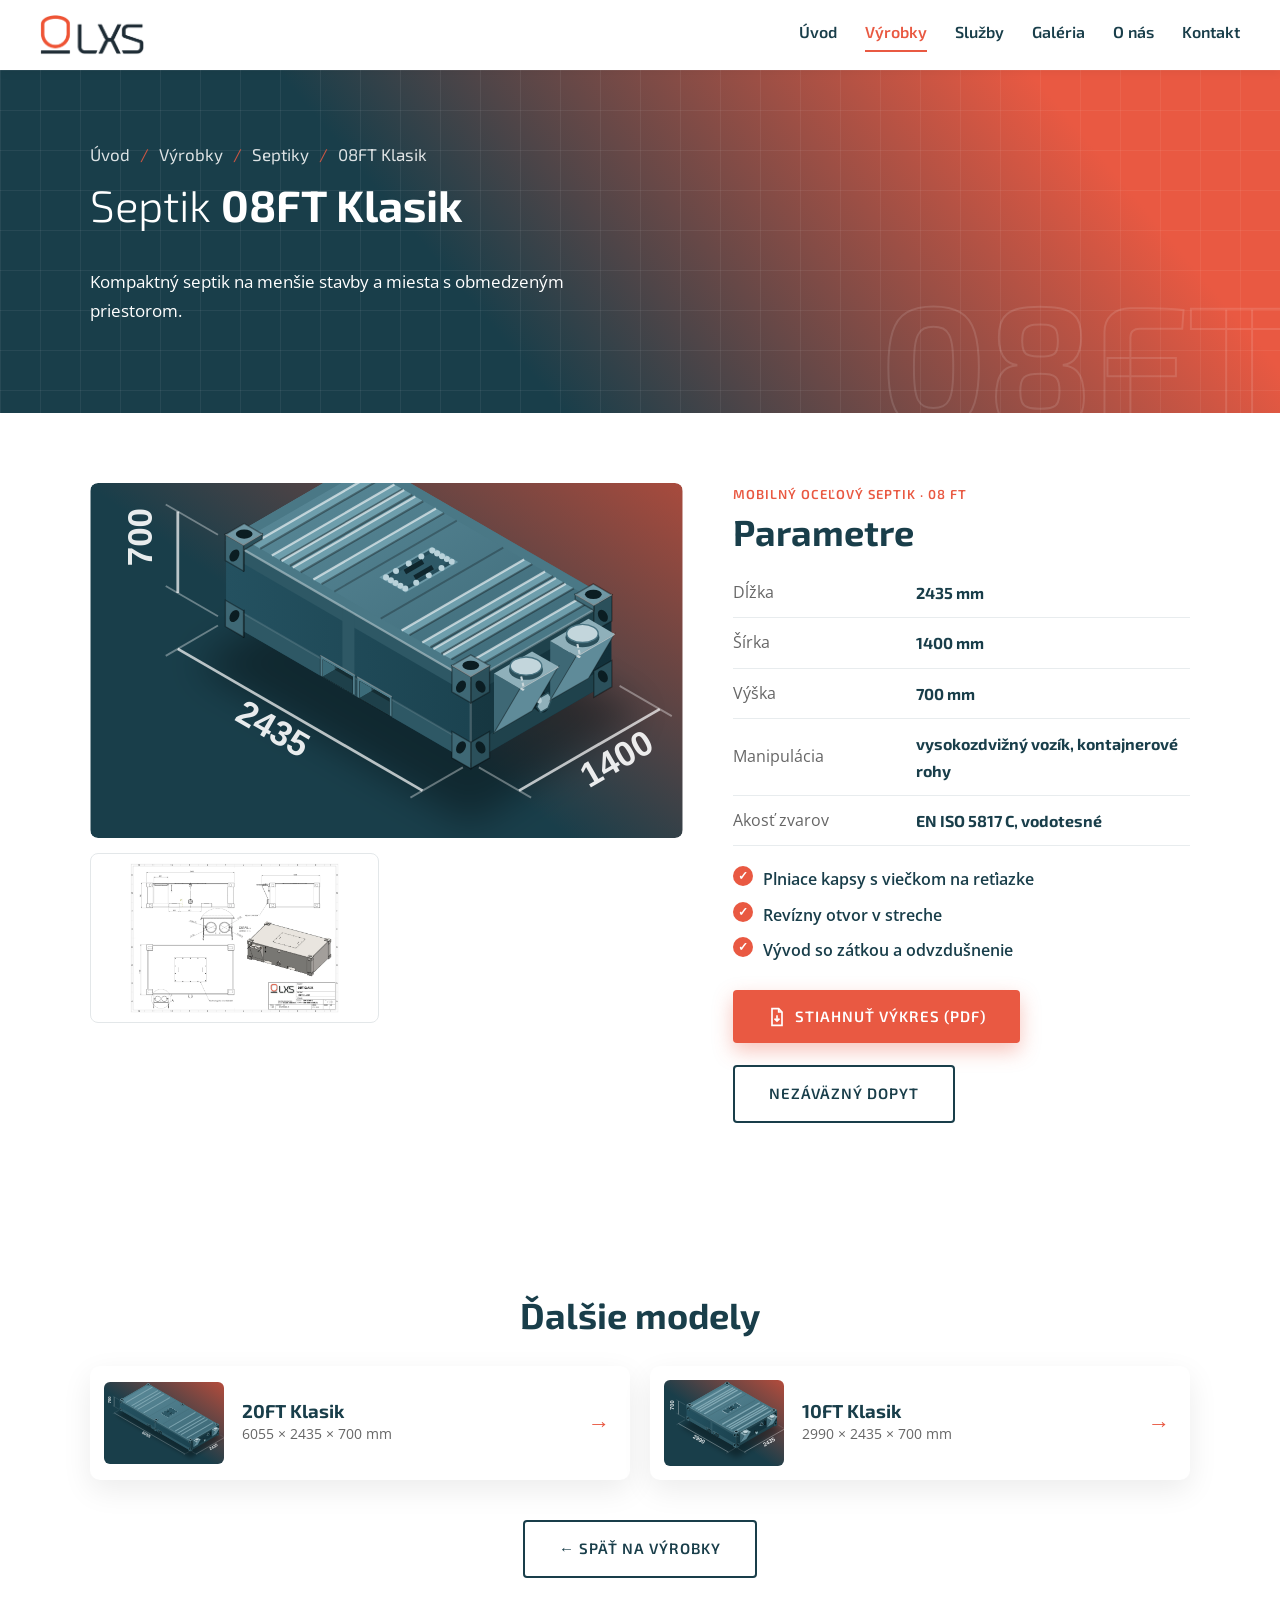
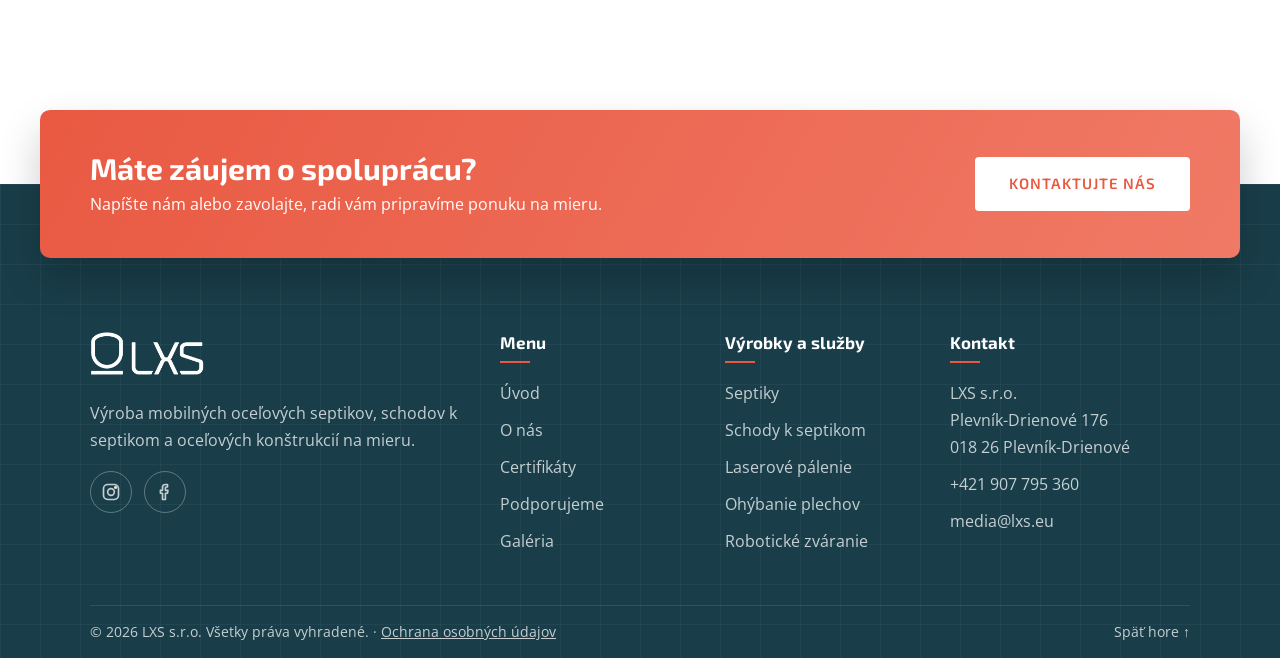
==== 08ft-klasik.html @ 903fa59d "Add files via upload" ====
<!DOCTYPE html>
<html lang="sk">
<head>
    <meta charset="UTF-8">
    <meta name="robots" content="noindex, nofollow">
    <meta name="viewport" content="width=device-width, initial-scale=1.0">
    <meta name="description" content="Mobilný oceľový septik 08FT Klasik – 2435 × 1400 × 700 mm. Fotky, parametre a výkres na stiahnutie.">
    <title>LXS – Septik 08FT Klasik</title>
    <!-- Písma Exo 2 a Open Sans z Google Fonts (rovnaké ako na lxs.eu) -->
    <link rel="preconnect" href="https://fonts.googleapis.com">
    <link href="https://fonts.googleapis.com/css2?family=Exo+2:wght@300;600;700&family=Open+Sans:wght@400;600&display=swap" rel="stylesheet">
    <!-- Ikonka v karte prehliadača a na ploche mobilu -->
    <link rel="icon" type="image/png" href="obrazky/logo/favicon.png">
    <link rel="apple-touch-icon" href="obrazky/logo/apple-touch-icon.png">
    <link rel="stylesheet" href="style.css">
</head>
<body>
    <!-- HLAVIČKA: rovnaká na každej stránke -->
    <header>
        <a href="index.html" class="logo"><img src="obrazky/logo/lxs_logo.png" alt="LXS"></a>
        <button class="menu-tlacidlo" aria-label="Otvoriť menu">☰</button>
        <nav>
            <a href="index.html">Úvod</a>
            <a href="vyrobky.html" class="aktivna">Výrobky</a>
            <a href="sluzby.html">Služby</a>
            <a href="galeria.html">Galéria</a>
            <a href="o-nas.html">O nás</a>
            <a href="kontakt.html">Kontakt</a>
        </nav>
    </header>

    <main>
        <!-- HLAVIČKA MODELU -->
        <section class="uvod uvod-maly">
            <span class="obrys-slovo" aria-hidden="true">08FT</span>
            <div class="uvod-obsah">
                <p class="cesta"><a href="index.html">Úvod</a> <span>/</span> <a href="vyrobky.html">Výrobky</a> <span>/</span> <a href="vyrobky.html#septik">Septiky</a> <span>/</span> 08FT Klasik</p>
                <h1>Septik <strong>08FT Klasik</strong></h1>
                <p>Kompaktný septik na menšie stavby a miesta s obmedzeným priestorom.</p>
            </div>
        </section>

        <!-- FOTKY + PARAMETRE -->
        <section class="model">
            <div class="model-galeria">
                <!-- kliknutím sa fotka zväčší a dá sa listovať (lightbox v script.js) -->
                <div class="galeria model-fotky">
                    <figure class="g-polozka velka">
                        <img src="obrazky/produkty/08ft-klasik.svg" alt="08FT Klasik – ilustrácia">
                        <figcaption><span>Ilustrácia</span><b aria-hidden="true">+</b></figcaption>
                    </figure>
                    <figure class="g-polozka vykres-polozka">
                        <img src="obrazky/vykres/08ft-klasik-vykres.webp" alt="08FT Klasik – výkres">
                        <figcaption><span>Výkres</span><b aria-hidden="true">+</b></figcaption>
                    </figure>
                </div>
            </div>
            <div class="model-info">
                <p class="stroj">Mobilný oceľový septik · 08 FT</p>
                <h2>Parametre</h2>
                <table class="parametre">
                        <tr><th>Dĺžka</th><td>2435 mm</td></tr>
                        <tr><th>Šírka</th><td>1400 mm</td></tr>
                        <tr><th>Výška</th><td>700 mm</td></tr>
                        <tr><th>Manipulácia</th><td>vysokozdvižný vozík, kontajnerové rohy</td></tr>
                        <tr><th>Akosť zvarov</th><td>EN ISO 5817 C, vodotesné</td></tr>
                </table>
                <ul class="fajky tmave">
                    <li>Plniace kapsy s viečkom na reťiazke</li>
                    <li>Revízny otvor v streche</li>
                    <li>Vývod so zátkou a odvzdušnenie</li>
                </ul>
                <div class="model-tlacidla">
                    <!-- PDF výkres: obrazky/vykres/08ft-klasik.pdf -->
                    <a href="obrazky/vykres/08ft-klasik.pdf" class="tlacidlo tlacidlo-pdf" download>
                        <svg viewBox="0 0 24 24" aria-hidden="true"><path d="M6 2h8l4 4v16H6z"/><path d="M14 2v4h4"/><path d="M12 10v7M9 14l3 3 3-3"/></svg>
                        Stiahnuť výkres (PDF)
                    </a>
                    <a href="kontakt.html?model=08FT%20Klasik" class="tlacidlo tlacidlo-svetle">Nezáväzný dopyt</a>
                </div>
            </div>
        </section>

        <!-- ĎALŠIE MODELY -->
        <section class="ine-modely">
            <h2>Ďalšie modely</h2>
            <div class="ine-modely-zoznam">
                <a href="20ft-klasik.html" class="iny-model">
                    <img src="obrazky/produkty/20ft-klasik.svg" alt="">
                    <div><h3>20FT Klasik</h3><p>6055 × 2435 × 700 mm</p></div>
                    <span>→</span>
                </a>
                <a href="10ft-klasik.html" class="iny-model">
                    <img src="obrazky/produkty/10ft-klasik.svg" alt="">
                    <div><h3>10FT Klasik</h3><p>2990 × 2435 × 700 mm</p></div>
                    <span>→</span>
                </a>
            </div>
            <p class="stred"><a href="vyrobky.html" class="tlacidlo tlacidlo-svetle">← Späť na výrobky</a></p>
        </section>
    </main>

    <!-- PÄTIČKA: rovnaká na každej stránke -->
    <footer>
        <!-- výzva nad pätičkou -->
        <div class="paticka-vyzva">
            <div>
                <h2>Máte záujem o spoluprácu?</h2>
                <p>Napíšte nám alebo zavolajte, radi vám pripravíme ponuku na mieru.</p>
            </div>
            <a href="kontakt.html" class="tlacidlo tlacidlo-biele">Kontaktujte nás</a>
        </div>

        <div class="paticka-stlpce">
            <div class="paticka-firma">
                <img src="obrazky/logo/lxs_logo.png" alt="LXS" class="paticka-logo">
                <p>Výroba mobilných oceľových septikov, schodov k septikom a oceľových konštrukcií na mieru.</p>
                <a href="https://www.instagram.com/lxs.sro/" class="socialna" aria-label="Instagram">
                    <svg viewBox="0 0 24 24" width="20" height="20" fill="none" stroke="currentColor" stroke-width="2"><rect x="3" y="3" width="18" height="18" rx="5"/><circle cx="12" cy="12" r="4"/><circle cx="17.5" cy="6.5" r="1" fill="currentColor"/></svg>
                </a>
                <a href="https://www.facebook.com/LXSsro" class="socialna" aria-label="Facebook">
                    <svg viewBox="0 0 24 24" width="20" height="20" fill="none" stroke="currentColor" stroke-width="2" stroke-linejoin="round"><path d="M15 3h-2.5A3.5 3.5 0 0 0 9 6.5V10H6.5v3.5H9V21h3.5v-7.5H15l.5-3.5h-3V7a1 1 0 0 1 1-1H15z"/></svg>
                </a>
            </div>

            <div>
                <h3>Menu</h3>
                <ul>
                    <li><a href="index.html">Úvod</a></li>
                    <li><a href="o-nas.html">O nás</a></li>
                    <li><a href="o-nas.html#certifikaty">Certifikáty</a></li>
                    <li><a href="o-nas.html#podporujeme">Podporujeme</a></li>
                    <li><a href="galeria.html">Galéria</a></li>
                </ul>
            </div>

            <div>
                <h3>Výrobky a služby</h3>
                <ul>
                    <li><a href="vyrobky.html#septik">Septiky</a></li>
                    <li><a href="vyrobky.html#schody">Schody k septikom</a></li>
                    <li><a href="sluzby.html#lplech">Laserové pálenie</a></li>
                    <li><a href="sluzby.html#oplech">Ohýbanie plechov</a></li>
                    <li><a href="sluzby.html#zvar">Robotické zváranie</a></li>
                </ul>
            </div>

            <div>
                <h3>Kontakt</h3>
                <ul class="paticka-kontakt">
                    <li>LXS s.r.o.<br>Plevník-Drienové 176<br>018 26 Plevník-Drienové</li>
                    <li><a href="tel:+421907795360">+421 907 795 360</a></li>
                    <li><a href="mailto:media@lxs.eu">media@lxs.eu</a></li>
                </ul>
            </div>
        </div>

        <div class="paticka-spodok">
            <p>© 2026 LXS s.r.o. Všetky práva vyhradené. · <a href="ochrana-osobnych-udajov.html">Ochrana osobných údajov</a></p>
            <a href="#" class="hore">Späť hore ↑</a>
        </div>
    </footer>

    <!-- JavaScript dávame na koniec, keď je už celá stránka načítaná -->
    <script src="script.js"></script>
</body>
</html>
---- style.css ----
/* =========================================
   FARBY A PÍSMA – zmeň ich tu a zmení sa celý web
   (farby sú prevzaté z lxs.eu)
   ========================================= */
:root {
    --koral: #e95942;           /* hlavná farba LXS (tlačidlá, pätička) */
    --koral-tmavsi: #d04530;    /* tlačidlo pri prejdení myšou */
    --petrol: #193e4a;          /* tmavá farba LXS (menu, nadpisy) */
    --svetla: #f7f7f7;          /* svetlé pozadie sekcií */
    --text: #666666;            /* bežný text */
    --tien: 0 10px 30px rgba(0, 0, 0, 0.08);   /* jemný tieň kariet */

    --pismo-nadpisy: "Exo 2", sans-serif;
    --pismo-text: "Open Sans", Arial, sans-serif;
}

/* =========================================
   ZÁKLAD
   ========================================= */
body {
    font-family: var(--pismo-text);
    margin: 0;
    color: var(--text);
    line-height: 1.7;
}

h1, h2, h3 {
    font-family: var(--pismo-nadpisy);
    color: var(--petrol);
    line-height: 1.2;
}

h2 {
    font-size: 36px;
    text-align: center;
}

img {
    max-width: 100%;
}

section {
    padding: 70px 40px;
    max-width: 1100px;
    margin: 0 auto;
}

.stred {
    text-align: center;
}

/* odkazy v texte budú koralové, nie modré */
main a {
    color: var(--koral);
}

/* =========================================
   HLAVIČKA – biela, prilepená hore
   ========================================= */
header {
    background-color: white;
    padding: 15px 40px;
    display: flex;
    justify-content: space-between;
    align-items: center;
    box-shadow: 0 2px 10px rgba(0, 0, 0, 0.06);
    position: sticky;           /* pri scrollovaní ostane hore */
    top: 0;
    z-index: 10;                /* bude nad ostatným obsahom */
}

.logo {
    font-family: var(--pismo-nadpisy);
    color: var(--petrol);
    font-size: 28px;
    font-weight: 700;
    text-decoration: none;
}

.logo img {
    height: 40px;           /* výška loga, šírka sa dopočíta sama */
    display: block;
}

nav {
    display: flex;
    gap: 28px;
}

nav a {
    font-family: var(--pismo-nadpisy);
    color: var(--petrol);
    text-decoration: none;
    font-weight: 600;
    padding-bottom: 4px;
    border-bottom: 2px solid transparent;   /* neviditeľná čiara */
    transition: color 0.3s, border-color 0.3s;
}

nav a:hover,
nav a.aktivna {
    color: var(--koral);
    border-bottom-color: var(--koral);       /* čiara sa ukáže */
}

/* tlačidlo ☰ – na počítači skryté, ukáže sa len na mobile */
.menu-tlacidlo {
    display: none;
    background: none;
    border: none;
    font-size: 30px;
    color: var(--petrol);
    cursor: pointer;
}

/* =========================================
   ÚVODNÁ SEKCIA – farebný prechod ako na lxs.eu
   ========================================= */
.uvod {
    background: linear-gradient(230deg, var(--koral) 16%, var(--petrol) 64%);
    color: white;
    padding: 120px 40px;
    max-width: none;
}

.uvod-obsah {
    max-width: 1100px;
    margin: 0 auto;
}

.uvod h1 {
    color: white;
    font-size: 56px;
    font-weight: 300;
    max-width: 650px;
    margin-top: 0;
}

.uvod p {
    max-width: 550px;
    font-size: 17px;
}

/* technická mriežka na pozadí úvodu (ako milimetrový papier) */
.uvod {
    position: relative;
    overflow: hidden;
}

.uvod::before {
    content: "";
    position: absolute;
    inset: 0;
    background-image:
        linear-gradient(rgba(255, 255, 255, 0.06) 1px, transparent 1px),
        linear-gradient(90deg, rgba(255, 255, 255, 0.06) 1px, transparent 1px);
    background-size: 40px 40px;
    pointer-events: none;      /* mriežka nezachytáva kliknutia */
}

.uvod-obsah {
    position: relative;        /* text bude nad mriežkou */
}

.uvod-dva-stlpce {
    display: flex;
    align-items: center;
    gap: 40px;
}

.uvod-text {
    flex: 1;
    animation: zjavenie 0.8s ease-out;
}

.uvod-obrazok {
    flex: 1.4;
    margin-right: -60px;        /* ilustrácia môže siahať trochu za okraj obsahu */
    animation: zjavenie 0.8s ease-out 0.2s both;
}

.uvod-ilustracia {
    width: 100%;
    animation: vznasanie 5s ease-in-out infinite;
}

.uvod-stitok {
    display: inline-block;
    font-family: var(--pismo-nadpisy);
    text-transform: uppercase;
    letter-spacing: 2px;
    font-size: 13px;
    border: 1px solid rgba(255, 255, 255, 0.4);
    padding: 4px 14px;
    border-radius: 20px;
}

.uvod h1 strong {
    font-weight: 700;
}

.uvod-tlacidla {
    display: flex;
    flex-wrap: wrap;
    gap: 15px;
}

/* priehľadné tlačidlo s bielym okrajom */
.tlacidlo.tlacidlo-obrys {
    background-color: transparent;
    border: 2px solid white;
    box-shadow: none;
}

.tlacidlo.tlacidlo-obrys:hover {
    background-color: white;
    color: var(--petrol);
}

/* animácie: @keyframes opisuje, ako sa prvok mení v čase */
@keyframes zjavenie {
    from {
        opacity: 0;
        transform: translateY(20px);
    }
    to {
        opacity: 1;
        transform: translateY(0);
    }
}

@keyframes vznasanie {
    0%, 100% {
        transform: translateY(0);
    }
    50% {
        transform: translateY(-10px);
    }
}

/* =========================================
   PÁS S ČÍSLAMI pod úvodom
   ========================================= */
.cisla {
    display: flex;
    justify-content: space-between;
    background: white;
    box-shadow: var(--tien);
    border-radius: 8px;
    margin-top: -50px;          /* vysunie pás do úvodu */
    position: relative;
    padding: 30px 40px;
}

/* pás s číslami mimo úvodu – nevysúva sa nahor */
.cisla.samostatne {
    margin-top: 30px;
}

.cislo {
    flex: 1;
    text-align: center;
    border-right: 1px solid #eeeeee;
}

.cislo:last-child {
    border-right: none;
}

.cislo strong {
    display: block;
    font-family: var(--pismo-nadpisy);
    font-size: 38px;
    color: var(--koral);
    line-height: 1.1;
}

.cislo span {
    color: var(--petrol);
    font-weight: 600;
}

/* menší farebný pás pre podstránky */
.uvod-maly {
    padding: 70px 40px;
}

/* obrovský obrysový nápis v pozadí hlavičky */
.obrys-slovo {
    position: absolute;
    right: -10px;
    bottom: -30px;
    font-family: var(--pismo-nadpisy);
    font-size: 170px;
    font-weight: 700;
    line-height: 1;
    color: transparent;
    -webkit-text-stroke: 2px rgba(255, 255, 255, 0.12);
    pointer-events: none;
    white-space: nowrap;
}

/* navigačná cesta Úvod / Výrobky */
.cesta {
    font-family: var(--pismo-nadpisy);
    font-size: 14px;
    margin: 0 0 10px;
    opacity: 0.85;
}

.cesta a {
    color: white;
    text-decoration: none;
}

.cesta a:hover {
    color: var(--koral);
}

.cesta span {
    margin: 0 6px;
    color: var(--koral);
}

.uvod-obsah.s-obrazkom {
    display: flex;
    align-items: center;
    justify-content: space-between;
    gap: 40px;
}

.hlavicka-obr {
    width: 56%;
    max-width: 640px;
    margin-right: -40px;
    animation: zjavenie 0.8s ease-out 0.2s both;
}

/* rozhádzané fotky v hlavičke galérie (ako polaroidy) */
.hlavicka-foto {
    position: relative;
    width: 480px;
    height: 300px;
    flex-shrink: 0;
}

.foto-ram {
    position: absolute;
    width: 210px;
    margin: 0;
    background: white;
    padding: 10px 10px 0;
    border-radius: 3px;
    box-shadow: 0 18px 35px rgba(0, 0, 0, 0.4);
    transition: transform 0.4s;
}

.foto-ram img,
.foto-miesto {
    display: block;
    width: 100%;
    height: 160px;
    object-fit: cover;
}

.foto-ram img {
    position: absolute;
    top: 10px;
    left: 10px;
    width: calc(100% - 20px);
}

/* zástupné miesto, kým tam nie je fotka */
.foto-miesto {
    background: repeating-linear-gradient(45deg, #eef1f2 0 10px, #e4e8ea 10px 20px);
    display: flex;
    flex-direction: column;
    justify-content: center;
    align-items: center;
    gap: 6px;
    color: #8a979c;
    font-size: 12px;
    font-family: monospace;
}

.foto-miesto svg {
    width: 42px;
    fill: none;
    stroke: #9aa7ac;
    stroke-width: 2.2;
}

.foto-ram figcaption {
    color: var(--petrol);
    font-family: var(--pismo-nadpisy);
    font-weight: 600;
    font-size: 14px;
    text-align: center;
    padding: 10px 0 12px;
}

.foto-ram.f1 { left: 0;     top: 60px; transform: rotate(-8deg); }
.foto-ram.f2 { left: 135px; top: 0;    transform: rotate(3deg); z-index: 2; }
.foto-ram.f3 { left: 270px; top: 70px; transform: rotate(10deg); }

.hlavicka-foto:hover .f1 { transform: rotate(-13deg) translateX(-20px); }
.hlavicka-foto:hover .f2 { transform: rotate(0deg) translateY(-10px); }
.hlavicka-foto:hover .f3 { transform: rotate(15deg) translateX(20px); }

.pocet-fotiek {
    display: inline-block;
    font-family: var(--pismo-nadpisy);
    font-weight: 600;
    background: rgba(255, 255, 255, 0.12);
    border: 1px solid rgba(255, 255, 255, 0.3);
    border-radius: 20px;
    padding: 5px 16px;
    font-size: 14px;
}

.pocet-fotiek span {
    color: var(--koral);
    font-weight: 700;
}

/* symbol loga na stránke O nás */
.logo-panel {
    background-color: var(--petrol);
    background-image:
        radial-gradient(circle at 50% 45%, rgba(233, 89, 66, 0.35), transparent 60%),
        linear-gradient(rgba(255, 255, 255, 0.05) 1px, transparent 1px),
        linear-gradient(90deg, rgba(255, 255, 255, 0.05) 1px, transparent 1px);
    background-size: auto, 40px 40px, 40px 40px;
    border-radius: 10px;
    padding: 60px;
    display: flex;
    justify-content: center;
}

.logo-panel svg {
    width: 55%;
    max-width: 220px;
    filter: drop-shadow(0 15px 25px rgba(0, 0, 0, 0.4));
    animation: vznasanie 5s ease-in-out infinite;
}

.uvod-maly h1 strong {
    font-weight: 700;
}

/* hlavička s obrázkom je o niečo vyššia */
.uvod-maly:has(.s-obrazkom) {
    padding-top: 90px;
    padding-bottom: 110px;
}

.uvod-maly h1 {
    font-size: 44px;
}

/* =========================================
   TLAČIDLO
   ========================================= */
.tlacidlo {
    display: inline-block;
    background-color: var(--koral);
    color: white;
    padding: 14px 34px;
    border-radius: 4px;
    text-decoration: none;
    font-family: var(--pismo-nadpisy);
    font-weight: 600;
    text-transform: uppercase;      /* VEĽKÉ PÍSMENÁ */
    letter-spacing: 1px;
    margin-top: 20px;
    border: none;
    cursor: pointer;
    font-size: 15px;
    box-shadow: 0 8px 20px rgba(233, 89, 66, 0.35);
    transition: background-color 0.3s, transform 0.3s;
}

.tlacidlo:hover {
    background-color: var(--koral-tmavsi);
    transform: translateY(-2px);    /* jemne nadskočí */
}

/* biele tlačidlo na koralovom pozadí */
.tlacidlo-biele {
    background-color: white;
    color: var(--koral);
    box-shadow: none;
}

.tlacidlo-biele:hover {
    background-color: var(--svetla);
}

/* =========================================
   KARTY
   ========================================= */
.karty {
    display: flex;
    gap: 30px;
    margin-top: 40px;
}

.karta {
    background-color: white;
    padding: 30px;
    border-radius: 8px;
    box-shadow: var(--tien);
    flex: 1;
    transition: transform 0.3s;
}

.karta:hover {
    transform: translateY(-5px);
}

.karta img {
    width: 100%;
    height: 200px;
    object-fit: contain;    /* celý obrázok, bez orezania */
}

.karta h3 {
    margin-bottom: 8px;
}

/* =========================================
   O NÁS – text vľavo, obrázok vpravo
   ========================================= */
.dva-stlpce {
    display: flex;
    gap: 50px;
    align-items: center;
}

.dva-stlpce.otocene {
    flex-direction: row-reverse;    /* obrázok vľavo, text vpravo */
}

/* fajky na svetlom pozadí – tmavý text */
.fajky.tmave li {
    color: var(--petrol);
}

.dva-stlpce > div {
    flex: 1;
}

.dva-stlpce h2 {
    text-align: left;
}

/* =========================================
   IKONY (kreslené v SVG, farbu berú z CSS)
   ========================================= */
.ikona {
    width: 64px;
    height: 64px;
    border-radius: 14px;
    background: rgba(233, 89, 66, 0.1);
    display: flex;
    justify-content: center;
    align-items: center;
    margin-bottom: 15px;
}

.ikona svg {
    width: 36px;
    height: 36px;
    fill: none;
    stroke: var(--koral);
    stroke-width: 2.2;
    stroke-linecap: round;
    stroke-linejoin: round;
}

.ikona svg circle {
    fill: var(--koral);
}

/* ikonky výrobkov na úvode – o niečo väčšie */
.karta .ikona {
    width: 84px;
    height: 84px;
}

.karta .ikona svg {
    width: 60px;
    height: 60px;
    stroke-width: 1.8;
}

/* na koralovom pozadí sú ikony biele */
.koralova .ikona {
    background: rgba(255, 255, 255, 0.18);
    margin-left: auto;
    margin-right: auto;
}

.koralova .ikona svg {
    stroke: white;
}

/* prednosti firmy – mriežka 2 × 2 */
.prednosti {
    display: grid;
    grid-template-columns: 1fr 1fr;
    gap: 20px;
}

.prednost {
    background: white;
    border-radius: 8px;
    box-shadow: var(--tien);
    padding: 22px;
}

.prednost h3 {
    margin: 0 0 6px;
    font-size: 18px;
}

.prednost p {
    margin: 0;
    font-size: 14px;
}

/* ilustrácia septiku na podstránkach (na tmavom pozadí) */
.septik-ilustracia {
    width: 100%;
    background: linear-gradient(230deg, var(--koral) -20%, var(--petrol) 60%);
    border-radius: 10px;
    padding: 20px;
    box-sizing: border-box;
}

/* =========================================
   KORALOVÁ SEKCIA (služby, výzva)
   ========================================= */
.koralova {
    background-color: var(--koral);
    color: white;
    max-width: none;
    text-align: center;
}

.koralova h2,
.koralova h3 {
    color: white;
}

.koralova .karty {
    max-width: 1100px;
    margin: 40px auto 0;
}

.koralova .karta {
    background-color: rgba(255, 255, 255, 0.12);   /* polopriehľadná biela */
    box-shadow: none;
}

/* =========================================
   CERTIFIKÁTY – mriežka s náhľadmi
   ========================================= */
.certifikaty {
    display: grid;
    grid-template-columns: repeat(3, 1fr);
    gap: 30px;
    margin-top: 40px;
}

.certifikat {
    text-decoration: none;
    text-align: center;
    color: var(--petrol);
    font-weight: 600;
}

.certifikat img {
    width: 100%;
    border-radius: 6px;
    box-shadow: var(--tien);
    transition: transform 0.3s;
}

.certifikat span {
    display: block;
    margin-top: 12px;
}

.certifikat:hover img {
    transform: scale(1.03);     /* jemné zväčšenie pod myšou */
}

/* =========================================
   PODPORUJEME – karty na koralovom pozadí
   ========================================= */
.podporujeme {
    display: flex;              /* flex + centrovanie: neúplný posledný riadok je v strede */
    flex-wrap: wrap;
    justify-content: center;
    gap: 25px;
    max-width: 1100px;
    margin: 40px auto 0;
}

.podporujeme > .podpora {
    flex: 0 1 calc((100% - 50px) / 3);     /* 3 karty v riadku (2 medzery po 25px) */
    box-sizing: border-box;                /* do šírky sa ráta aj vnútorný okraj */
}

@media (max-width: 900px) {
    .podporujeme > .podpora {
        flex-basis: calc((100% - 25px) / 2);
    }
}

@media (max-width: 600px) {
    .podporujeme > .podpora {
        flex-basis: 100%;
    }
}

.podpora img {
    width: 100%;
    height: 180px;
    object-fit: contain;
    background-color: white;
    border-radius: 6px;
}

.koralova .podpora a {
    color: white;
}

.podpora img {
    object-fit: cover;          /* fotky vyplnia celý rámček */
}

.podpora img.obr-logo {
    object-fit: contain;        /* logá sa neorežú */
}

.nadpis-podujatia {
    margin-top: 60px;
    font-size: 26px;
}

.podujatia {
    max-width: 1100px;
    margin: 20px auto 0;
}

/* =========================================
   STROJOVÝ PARK – tmavé pozadie s mriežkou (Služby aj úvod)
   ========================================= */
.strojovy-park {
    max-width: none;
    background-color: var(--petrol);
    background-image:
        linear-gradient(rgba(255, 255, 255, 0.05) 1px, transparent 1px),
        linear-gradient(90deg, rgba(255, 255, 255, 0.05) 1px, transparent 1px);
    background-size: 40px 40px;
    color: rgba(255, 255, 255, 0.8);
}

.strojovy-park h2,
.strojovy-park h3 {
    color: white;
}

.sluzba {
    max-width: 1100px;
    margin: 0 auto 90px;
    display: flex;
    align-items: center;
    gap: 60px;
}

.sluzba:last-child {
    margin-bottom: 0;
}

.sluzba.otocena {
    flex-direction: row-reverse;
}

/* stroj stojí na "svetelnom kruhu" ako v showroome */
.sluzba-obrazok,
.park-obrazok {
    flex: 1.2;
    position: relative;
    text-align: center;
    padding: 30px 0 40px;
}

.sluzba-obrazok::after,
.park-obrazok::after {
    content: "";
    position: absolute;
    left: 10%;
    right: 10%;
    bottom: 15px;
    height: 60px;
    background: radial-gradient(ellipse at center, rgba(233, 89, 66, 0.55) 0%, rgba(233, 89, 66, 0) 70%);
    z-index: 0;
}

.sluzba-obrazok img,
.park-obrazok img {
    position: relative;
    z-index: 1;
    max-height: 300px;
    max-width: 100%;
    filter: drop-shadow(0 25px 25px rgba(0, 0, 0, 0.5));
    transition: transform 0.4s;
}

.sluzba:hover .sluzba-obrazok img {
    transform: translateY(-6px);
}

/* veľké priehľadné číslo za strojom */
.sluzba-cislo {
    position: absolute;
    top: -20px;
    left: 0;
    font-family: var(--pismo-nadpisy);
    font-size: 130px;
    font-weight: 700;
    line-height: 1;
    color: transparent;
    -webkit-text-stroke: 2px rgba(255, 255, 255, 0.15);   /* len obrys písma */
}

.sluzba.otocena .sluzba-cislo {
    left: auto;
    right: 0;
}

.sluzba-text {
    flex: 1;
}

.sluzba-text h2 {
    text-align: left;
    margin-top: 5px;
}

.stroj {
    color: var(--koral);
    font-family: var(--pismo-nadpisy);
    font-weight: 600;
    text-transform: uppercase;
    letter-spacing: 1px;
    font-size: 13px;
    margin: 0;
}

.fajky {
    list-style: none;
    padding: 0;
}

.fajky li {
    padding-left: 30px;
    position: relative;
    margin-bottom: 8px;
    color: white;
    font-weight: 600;
}

.fajky li::before {
    content: "✓";
    position: absolute;
    left: 0;
    width: 20px;
    height: 20px;
    border-radius: 50%;
    background: var(--koral);
    color: white;
    font-size: 12px;
    text-align: center;
    line-height: 20px;
}

/* --- úvodná stránka: záložky --- */
.park-taby {
    max-width: 1100px;
    margin: 40px auto 0;
    display: grid;
    grid-template-columns: repeat(4, 1fr);
    border-bottom: 1px solid rgba(255, 255, 255, 0.15);
}

.park-tab {
    background: none;
    border: none;
    border-bottom: 3px solid transparent;
    color: rgba(255, 255, 255, 0.6);
    font-family: var(--pismo-nadpisy);
    font-size: 16px;
    font-weight: 600;
    padding: 15px 10px;
    cursor: pointer;
    text-align: left;
    transition: color 0.3s, border-color 0.3s;
}

.park-tab span {
    display: block;
    color: var(--koral);
    font-size: 13px;
}

.park-tab:hover,
.park-tab.aktivny {
    color: white;
    border-bottom-color: var(--koral);
}

.park-panely {
    max-width: 1100px;
    margin: 0 auto;
}

.park-panel {
    display: none;
    align-items: center;
    gap: 50px;
    padding-top: 30px;
}

.park-panel.aktivny {
    display: flex;
    animation: zjavenie 0.5s ease-out;
}

.park-text {
    flex: 1;
}

.park-text h3 {
    font-size: 30px;
    margin: 5px 0 10px;
}

/* fotka stroja v koralových kartách na úvode */
.stroj-obr {
    height: 140px;
    width: 100%;
    object-fit: contain;
    filter: drop-shadow(0 10px 15px rgba(0, 0, 0, 0.25));
}

/* =========================================
   VÝROBKY
   ========================================= */
/* rýchla navigácia – karty vysunuté do hlavičky */
.rychla-nav {
    display: grid;
    grid-template-columns: repeat(3, 1fr);
    gap: 20px;
    margin-top: -45px;
    position: relative;
    padding-top: 0;
    padding-bottom: 0;
}

.rychla-karta {
    display: flex;
    background: white;
    border-radius: 10px;
    box-shadow: 0 15px 40px rgba(0, 0, 0, 0.12);
    overflow: hidden;               /* obrázok neprečnieva cez zaoblené rohy */
    text-decoration: none;
    position: relative;
    transition: transform 0.35s, box-shadow 0.35s;
}

/* koralová čiara dole, ktorá sa pri prejdení myšou "rozbehne" */
.rychla-karta::after {
    content: "";
    position: absolute;
    left: 0;
    bottom: 0;
    height: 4px;
    width: 0;
    background: var(--koral);
    transition: width 0.4s;
}

.rychla-karta:hover {
    transform: translateY(-6px);
    box-shadow: 0 25px 50px rgba(0, 0, 0, 0.18);
}

.rychla-karta:hover::after {
    width: 100%;
}

.rychla-obr {
    width: 42%;
    flex-shrink: 0;
    background-color: var(--petrol);
    background-image:
        radial-gradient(circle at 50% 70%, rgba(233, 89, 66, 0.4), transparent 65%),
        linear-gradient(rgba(255, 255, 255, 0.06) 1px, transparent 1px),
        linear-gradient(90deg, rgba(255, 255, 255, 0.06) 1px, transparent 1px);
    background-size: auto, 20px 20px, 20px 20px;
    display: flex;
    align-items: center;
    justify-content: center;
    padding: 14px;
    box-sizing: border-box;
}

.rychla-obr svg,
.rychla-obr img {
    width: 100%;
    max-height: 110px;
    object-fit: contain;
    filter: drop-shadow(0 8px 10px rgba(0, 0, 0, 0.4));
    transition: transform 0.4s;
}

.rychla-karta:hover .rychla-obr svg,
.rychla-karta:hover .rychla-obr img {
    transform: scale(1.1);
}

.rychla-text {
    padding: 18px 20px;
    display: flex;
    flex-direction: column;
    justify-content: center;
}

.rychla-cislo {
    font-family: var(--pismo-nadpisy);
    font-weight: 700;
    font-size: 13px;
    color: var(--koral);
    letter-spacing: 1px;
}

.rychla-text h3 {
    margin: 2px 0 2px;
    font-size: 21px;
}

.rychla-text p {
    margin: 0 0 8px;
    font-size: 14px;
    color: var(--text);
    line-height: 1.4;
}

.rychla-odkaz {
    font-family: var(--pismo-nadpisy);
    font-weight: 600;
    font-size: 13px;
    text-transform: uppercase;
    letter-spacing: 1px;
    color: var(--petrol);
}

.rychla-odkaz b {
    display: inline-block;
    color: var(--koral);
    transition: transform 0.3s;
}

.rychla-karta:hover .rychla-odkaz b {
    transform: translateY(4px);
}

/* karty veľkostí septikov */
.nadpis-velkosti {
    margin-top: 60px;
    font-size: 24px;
}

.velkosti {
    display: grid;
    grid-template-columns: repeat(4, 1fr);
    gap: 20px;
}

.velkost {
    background: white;
    border-radius: 8px;
    box-shadow: var(--tien);
    padding: 20px;
    border-top: 3px solid transparent;
    transition: border-color 0.3s, transform 0.3s;
}

.velkost:hover {
    border-top-color: var(--koral);
    transform: translateY(-4px);
}

.velkost-obr {
    background: linear-gradient(230deg, #31606e, var(--petrol));
    border-radius: 6px;
    padding: 18px;
    margin-bottom: 12px;
}

.velkost-obr svg {
    width: 100%;
    display: block;
}

.velkost h3 {
    margin: 0;
    font-size: 24px;
    color: var(--koral);
}

.velkost .rozmer {
    font-family: var(--pismo-nadpisy);
    font-weight: 600;
    color: var(--petrol);
    margin: 2px 0 6px;
}

.velkost p {
    margin: 0;
    font-size: 14px;
}

/* ostatné výrobky */
.ostatne-obsah {
    max-width: 1100px;
    margin: 0 auto;
    display: flex;
    align-items: center;
    gap: 50px;
}

.ostatne-obsah > div {
    flex: 1;
}

.ostatne h2 {
    text-align: left;
}

.ostatne-technologie {
    display: grid;
    grid-template-columns: 1fr 1fr;
    gap: 15px;
}

.ostatne-technologie a {
    background: rgba(255, 255, 255, 0.06);
    border: 1px solid rgba(255, 255, 255, 0.12);
    border-radius: 8px;
    padding: 15px;
    text-align: center;
    text-decoration: none;
    color: white;
    font-family: var(--pismo-nadpisy);
    font-weight: 600;
    transition: background-color 0.3s, border-color 0.3s;
}

.ostatne-technologie a:hover {
    background: rgba(233, 89, 66, 0.18);
    border-color: var(--koral);
}

.ostatne-technologie img {
    height: 80px;
    width: 100%;
    object-fit: contain;
    display: block;
    margin-bottom: 8px;
    filter: drop-shadow(0 8px 10px rgba(0, 0, 0, 0.4));
}

/* ako to prebieha – 4 kroky spojené čiarou */
.kroky {
    display: grid;
    grid-template-columns: repeat(4, 1fr);
    gap: 30px;
    margin-top: 40px;
    position: relative;
}

.kroky::before {
    content: "";
    position: absolute;
    top: 26px;
    left: 12%;
    right: 12%;
    border-top: 2px dashed rgba(233, 89, 66, 0.4);
}

.krok {
    text-align: center;
    position: relative;
}

.krok span {
    display: inline-flex;
    justify-content: center;
    align-items: center;
    width: 52px;
    height: 52px;
    border-radius: 50%;
    background: var(--koral);
    color: white;
    font-family: var(--pismo-nadpisy);
    font-weight: 700;
    font-size: 22px;
    box-shadow: 0 0 0 8px white;     /* biely okraj prekryje čiaru */
}

.krok h3 {
    margin: 15px 0 5px;
}

.krok p {
    margin: 0;
    font-size: 14px;
}

/* =========================================
   GALÉRIA
   ========================================= */
.galeria {
    display: grid;
    grid-template-columns: repeat(3, 1fr);
    gap: 15px;
}

/* filtrovacie tlačidlá nad galériou */
.filtre {
    display: flex;
    flex-wrap: wrap;
    justify-content: center;
    gap: 10px;
    margin-bottom: 30px;
}

.filter {
    background: white;
    border: 2px solid var(--koral);
    color: var(--koral);
    padding: 8px 20px;
    border-radius: 20px;
    font-family: var(--pismo-nadpisy);
    font-weight: 600;
    font-size: 15px;
    cursor: pointer;
    transition: background-color 0.3s, color 0.3s;
}

.filter:hover,
.filter.aktivny {
    background: var(--koral);
    color: white;
}

/* fotka, ktorú filter skryl */
.galeria img.skryta {
    display: none;
}

.galeria img {
    cursor: zoom-in;
    width: 100%;
    height: 250px;
    object-fit: cover;
    border-radius: 8px;
}

/* =========================================
   STRÁNKA MODELU
   ========================================= */
.model {
    display: flex;
    gap: 50px;
    align-items: flex-start;
}

.model-galeria {
    flex: 1.3;
    position: sticky;           /* fotky ostanú vidieť pri scrollovaní parametrov */
    top: 100px;
}

.model-info {
    flex: 1;
}

.model-info h2 {
    text-align: left;
    margin: 5px 0 15px;
}

.galeria.model-fotky {
    grid-template-columns: 1fr 1fr;
    grid-auto-rows: 170px;
}

.model-fotky .g-polozka.velka {
    grid-column: span 2;
    grid-row: span 2;
}

.model-fotky img {
    height: 100%;
}

/* výkres sa neoreže, ukáže sa celý na bielom */
.model-fotky .vykres-polozka {
    background: white;
    border: 1px solid #e3e7e9;
}

.model-fotky .vykres-polozka img {
    object-fit: contain;
    padding: 8px;
    box-sizing: border-box;
}

.parametre {
    width: 100%;
    border-collapse: collapse;  /* bunky tabuľky bez medzier */
    margin-bottom: 20px;
}

.parametre th,
.parametre td {
    text-align: left;
    padding: 11px 0;
    border-bottom: 1px solid #e8ecee;
}

.parametre th {
    color: var(--text);
    font-weight: 400;
    width: 40%;
}

.parametre td {
    color: var(--petrol);
    font-weight: 700;
    font-family: var(--pismo-nadpisy);
}

.model-tlacidla {
    display: flex;
    flex-wrap: wrap;
    gap: 12px;
}

.model-tlacidla .tlacidlo {
    margin-top: 10px;
}

.tlacidlo-pdf {
    display: inline-flex;
    align-items: center;
    gap: 8px;
}

.tlacidlo-pdf svg {
    width: 20px;
    height: 20px;
    fill: none;
    stroke: white;
    stroke-width: 2;
}

/* PDF ešte nie je nahraté – nastaví script.js */
.tlacidlo-pdf.nedostupne {
    background: #b8c2c6;
    box-shadow: none;
    pointer-events: none;
}

.tlacidlo.tlacidlo-svetle {
    background: white;
    color: var(--petrol);
    border: 2px solid var(--petrol);
    box-shadow: none;
}

.tlacidlo.tlacidlo-svetle:hover {
    background: var(--petrol);
    color: white;
}

/* ďalšie modely */
.ine-modely-zoznam {
    display: grid;
    grid-template-columns: repeat(auto-fit, minmax(280px, 1fr));
    gap: 20px;
    margin-bottom: 20px;
}

.iny-model {
    display: flex;
    align-items: center;
    gap: 18px;
    background: white;
    border-radius: 10px;
    box-shadow: var(--tien);
    padding: 14px 20px 14px 14px;
    text-decoration: none;
    transition: transform 0.3s;
}

.iny-model:hover {
    transform: translateY(-4px);
}

.iny-model img {
    width: 120px;
    border-radius: 6px;
}

.iny-model h3 {
    margin: 0;
}

.iny-model p {
    margin: 0;
    font-size: 14px;
    color: var(--text);
}

.iny-model span {
    margin-left: auto;
    color: var(--koral);
    font-size: 22px;
}

/* karty veľkostí na Výrobkoch sú odkazy na modely */
a.velkost {
    text-decoration: none;
    color: inherit;
    display: block;
}

.velkost-odkaz {
    display: inline-block;
    margin-top: 10px;
    color: var(--koral);
    font-family: var(--pismo-nadpisy);
    font-weight: 600;
    font-size: 14px;
}

/* =========================================
   GALÉRIA – MOZAIKA s popisom po prejdení myšou
   ========================================= */
.galeria.mozaika {
    grid-auto-rows: 220px;
    grid-auto-flow: dense;          /* menšie fotky vyplnia medzery */
}

.g-polozka {
    position: relative;
    margin: 0;
    border-radius: 8px;
    overflow: hidden;
}

.g-polozka.velka {
    grid-column: span 2;
    grid-row: span 2;
}

/* položka sa skryje, keď filter skryje jej fotku */
.g-polozka:has(img.skryta) {
    display: none;
}

.galeria.mozaika img {
    height: 100%;
    border-radius: 0;
    transition: transform 0.5s;
}

.g-polozka:hover img {
    transform: scale(1.06);
}

.g-polozka figcaption {
    position: absolute;
    inset: auto 0 0 0;
    padding: 40px 18px 15px;
    background: linear-gradient(transparent, rgba(15, 38, 45, 0.9));
    color: white;
    font-family: var(--pismo-nadpisy);
    font-weight: 600;
    display: flex;
    justify-content: space-between;
    align-items: flex-end;
    opacity: 0;
    transform: translateY(10px);
    transition: opacity 0.3s, transform 0.3s;
    pointer-events: none;           /* klik prejde na fotku */
}

.g-polozka:hover figcaption {
    opacity: 1;
    transform: translateY(0);
}

.g-polozka figcaption b {
    width: 34px;
    height: 34px;
    border-radius: 50%;
    background: var(--koral);
    display: flex;
    justify-content: center;
    align-items: center;
    font-size: 22px;
    flex-shrink: 0;
}

/* počet fotiek pri filtri */
.filter .pocet-kat {
    display: inline-block;
    min-width: 20px;
    margin-left: 6px;
    padding: 0 6px;
    border-radius: 10px;
    background: rgba(233, 89, 66, 0.15);
    font-size: 12px;
}

.filter.aktivny .pocet-kat,
.filter:hover .pocet-kat {
    background: rgba(255, 255, 255, 0.3);
}

/* Instagram pás */
.instagram-obsah {
    max-width: 1100px;
    margin: 0 auto;
    display: flex;
    align-items: center;
    gap: 30px;
}

.instagram-obsah h2 {
    text-align: left;
    margin: 0 0 5px;
    font-size: 28px;
}

.instagram-obsah p {
    margin: 0;
}

.instagram-obsah .tlacidlo {
    margin: 0 0 0 auto;
    white-space: nowrap;
}

.instagram-ikona {
    width: 70px;
    height: 70px;
    flex-shrink: 0;
    padding: 16px;
    border-radius: 20px;
    background: linear-gradient(45deg, #f9a03f, var(--koral), #c13584);
    fill: none;
    stroke: white;
    stroke-width: 2;
    box-sizing: border-box;
}

/* =========================================
   O NÁS – časová os a fotky z výroby
   ========================================= */
.historia h2,
.z-vyroby h2 {
    margin-bottom: 50px;
}

.os {
    display: grid;
    grid-template-columns: repeat(4, 1fr);
    gap: 30px;
    position: relative;
}

/* vodorovná čiara cez všetky body */
.os::before {
    content: "";
    position: absolute;
    top: 9px;
    left: 0;
    right: 0;
    height: 2px;
    background: linear-gradient(90deg, var(--petrol), var(--koral));
}

.os-bod {
    position: relative;
    padding-top: 40px;
}

/* bodka na čiare */
.os-bod::before {
    content: "";
    position: absolute;
    top: 0;
    left: 0;
    width: 20px;
    height: 20px;
    border-radius: 50%;
    background: white;
    border: 4px solid var(--petrol);
    box-sizing: border-box;
}

.os-bod.dnes::before {
    background: var(--koral);
    border-color: var(--koral);
    box-shadow: 0 0 0 6px rgba(233, 89, 66, 0.25);
}

.os-rok {
    font-family: var(--pismo-nadpisy);
    font-weight: 700;
    font-size: 32px;
    color: var(--koral);
    line-height: 1;
}

.os-bod h3 {
    margin: 8px 0 5px;
}

.os-bod p {
    margin: 0;
    font-size: 15px;
}

.z-vyroby-mozaika {
    display: grid;
    grid-template-columns: 2fr 1fr;
    grid-template-rows: 220px 220px;
    gap: 15px;
}

.z-vyroby-mozaika a {
    position: relative;
    border-radius: 8px;
    overflow: hidden;
}

.z-vyroby-mozaika .zv-velka {
    grid-row: span 2;
}

.z-vyroby-mozaika img {
    width: 100%;
    height: 100%;
    object-fit: cover;
    display: block;
    transition: transform 0.5s;
}

.z-vyroby-mozaika a:hover img {
    transform: scale(1.05);
}

.z-vyroby-mozaika span {
    position: absolute;
    left: 15px;
    bottom: 15px;
    background: rgba(15, 38, 45, 0.85);
    color: white;
    font-family: var(--pismo-nadpisy);
    font-weight: 600;
    padding: 6px 14px;
    border-radius: 20px;
    font-size: 14px;
}

/* časová os v hlavičke O nás – biela na farebnom pozadí */
.uvod-historia {
    padding-bottom: 90px;
}

.os-hlavicka {
    margin-top: 50px;
}

.os-hlavicka::before {
    background: rgba(255, 255, 255, 0.35);
}

.os-hlavicka .os-bod {
    background: rgba(255, 255, 255, 0.08);
    border: 1px solid rgba(255, 255, 255, 0.15);
    border-radius: 8px;
    padding: 22px 18px 18px;
    margin-top: 10px;
    backdrop-filter: blur(4px);        /* jemne rozmaže pozadie za kartou */
    transition: background-color 0.3s, transform 0.3s;
    animation: zjavenie 0.6s ease-out both;
}

.os-hlavicka .os-bod:nth-child(2) { animation-delay: 0.15s; }
.os-hlavicka .os-bod:nth-child(3) { animation-delay: 0.3s; }
.os-hlavicka .os-bod:nth-child(4) { animation-delay: 0.45s; }

.os-hlavicka .os-bod:hover {
    background: rgba(255, 255, 255, 0.15);
    transform: translateY(-4px);
}

/* bodka na čiare nad kartou */
.os-hlavicka .os-bod::before {
    top: -20px;
    left: 18px;
    background: var(--petrol);
    border-color: white;
}

.os-hlavicka .os-bod.dnes::before {
    background: var(--koral);
    border-color: white;
    box-shadow: 0 0 0 6px rgba(255, 255, 255, 0.25);
}

.os-hlavicka .os-rok {
    color: white;
}

.os-hlavicka .dnes .os-rok {
    color: #ffd2c9;
}

.os-hlavicka h3 {
    color: white;
}

.os-hlavicka p {
    color: rgba(255, 255, 255, 0.8);
    max-width: none;
    font-size: 14px;
}

.os-hlavicka::before {
    top: -1px;                  /* čiara presne cez stred bodiek */
}

/* =========================================
   ZVÄČŠENÁ FOTKA (lightbox) – vytvára ju script.js
   ========================================= */
.lightbox {
    position: fixed;            /* cez celú obrazovku, nehýbe sa pri scrollovaní */
    inset: 0;                   /* hore, vpravo, dole, vľavo = 0 */
    background: rgba(0, 0, 0, 0.9);
    display: none;
    justify-content: center;
    align-items: center;
    z-index: 100;
    cursor: zoom-out;
}

.lightbox.otvoreny {
    display: flex;
}

.lightbox img {
    max-width: 80%;
    max-height: 85%;
    border-radius: 6px;
    cursor: pointer;
}

.lightbox-sipka {
    position: absolute;
    top: 50%;
    transform: translateY(-50%);    /* presne zvislo na stred */
    background: rgba(255, 255, 255, 0.15);
    color: white;
    border: none;
    font-size: 50px;
    width: 60px;
    height: 80px;
    border-radius: 6px;
    cursor: pointer;
    transition: background-color 0.3s;
}

.lightbox-sipka:hover {
    background: var(--koral);
}

.lightbox-sipka.vlavo {
    left: 20px;
}

.lightbox-sipka.vpravo {
    right: 20px;
}

/* pri jednej fotke šípky a počítadlo nepotrebujeme */
.lightbox.jedna .lightbox-sipka,
.lightbox.jedna .lightbox-pocet {
    display: none;
}

.lightbox-pocet {
    position: absolute;
    bottom: 20px;
    color: white;
    font-family: var(--pismo-nadpisy);
}

.lightbox-zavriet {
    position: absolute;
    top: 20px;
    right: 30px;
    color: white;
    font-size: 40px;
    background: none;
    border: none;
    cursor: pointer;
}

/* =========================================
   KONTAKT
   ========================================= */
.formular {
    display: flex;
    flex-direction: column;
    gap: 8px;
}

.formular label {
    font-family: var(--pismo-nadpisy);
    font-weight: 600;
    color: var(--petrol);
}

.formular input,
.formular textarea {
    padding: 12px;
    border: 1px solid #dddddd;
    border-radius: 4px;
    font-family: inherit;
    font-size: 16px;
}

/* =========================================
   PÄTIČKA
   ========================================= */
footer {
    background-color: var(--petrol);
    color: rgba(255, 255, 255, 0.75);
    margin-top: 120px;              /* miesto pre vysunutú výzvu */
    padding: 0 40px;
    position: relative;
    /* rovnaká technická mriežka ako v úvode */
    background-image:
        linear-gradient(rgba(255, 255, 255, 0.04) 1px, transparent 1px),
        linear-gradient(90deg, rgba(255, 255, 255, 0.04) 1px, transparent 1px);
    background-size: 40px 40px;
}

/* koralový pás vysunutý nad pätičku */
.paticka-vyzva {
    max-width: 1100px;
    margin: 0 auto;
    transform: translateY(-50%);    /* posunie pás o polovicu nahor */
    background: linear-gradient(120deg, var(--koral), #f07a66);
    border-radius: 10px;
    padding: 40px 50px;
    display: flex;
    justify-content: space-between;
    align-items: center;
    gap: 30px;
    box-shadow: 0 20px 40px rgba(0, 0, 0, 0.2);
    color: white;
}

.paticka-vyzva h2 {
    color: white;
    text-align: left;
    margin: 0 0 5px;
    font-size: 30px;
}

.paticka-vyzva p {
    margin: 0;
}

.paticka-vyzva .tlacidlo {
    margin-top: 0;
    white-space: nowrap;            /* text tlačidla sa nezalomí */
}

.paticka-stlpce {
    max-width: 1100px;
    margin: 0 auto;
    display: grid;
    grid-template-columns: 2fr 1fr 1fr 1.3fr;   /* prvý stĺpec je širší */
    gap: 40px;
    padding-bottom: 40px;
}

.paticka-logo {
    height: 44px;
    filter: brightness(0) invert(1);    /* biele logo */
}

footer h3 {
    color: white;
    font-size: 17px;
    margin-top: 0;
    position: relative;
    padding-bottom: 10px;
}

/* krátka koralová čiarka pod nadpisom stĺpca */
footer h3::after {
    content: "";
    position: absolute;
    left: 0;
    bottom: 0;
    width: 30px;
    height: 2px;
    background: var(--koral);
}

footer ul {
    list-style: none;               /* bez bodiek */
    padding: 0;
    margin: 0;
}

footer li {
    margin-bottom: 10px;
}

footer a {
    color: rgba(255, 255, 255, 0.75);
    text-decoration: none;
    transition: color 0.3s, padding-left 0.3s;
}

footer ul a:hover {
    color: var(--koral);
    padding-left: 5px;              /* odkaz sa jemne posunie doprava */
}

.socialna {
    display: inline-flex;
    justify-content: center;
    align-items: center;
    width: 40px;
    height: 40px;
    border: 1px solid rgba(255, 255, 255, 0.3);
    border-radius: 50%;
    transition: background-color 0.3s, border-color 0.3s;
}

.socialna + .socialna {
    margin-left: 8px;
}

/* tlačidlá Instagram a Facebook v galérii vedľa seba */
.instagram-tlacidla {
    display: flex;
    gap: 12px;
    flex-wrap: wrap;
    margin-left: auto;
}

.instagram-obsah .instagram-tlacidla .tlacidlo {
    margin: 0;
}

.socialna:hover {
    background: var(--koral);
    border-color: var(--koral);
    color: white;
}

.paticka-spodok {
    max-width: 1100px;
    margin: 0 auto;
    border-top: 1px solid rgba(255, 255, 255, 0.1);
    display: flex;
    justify-content: space-between;
    align-items: center;
    font-size: 14px;
}

.hore:hover {
    color: var(--koral);
}

/* =========================================
   MOBIL (obrazovka do 768 px)
   ========================================= */
@media (max-width: 768px) {
    header {
        flex-wrap: wrap;            /* menu sa môže zalomiť pod logo */
        padding: 15px 20px;
    }

    .menu-tlacidlo {
        display: block;             /* na mobile sa ☰ ukáže */
    }

    nav {
        display: none;              /* menu je na mobile skryté... */
        width: 100%;
        flex-direction: column;
        gap: 0;
        padding-top: 10px;
    }

    nav.otvorene {
        display: flex;              /* ...kým mu JavaScript nepridá triedu "otvorene" */
    }

    nav a {
        padding: 12px 0;
        border-bottom: 1px solid #eeeeee;
    }

    section {
        padding: 40px 20px;
    }

    .uvod {
        padding: 70px 20px;
    }

    .uvod h1 {
        font-size: 36px;
    }

    .uvod-dva-stlpce {
        flex-direction: column;
    }

    .uvod-obrazok {
        max-width: 100%;
        margin-right: 0;
    }

    .obrys-slovo {
        font-size: 80px;
    }

    .uvod-obsah.s-obrazkom {
        flex-direction: column;
        align-items: flex-start;
    }

    .hlavicka-obr {
        width: 100%;
        margin-right: 0;
    }

    .hlavicka-foto {
        width: 480px;
        height: 300px;
        transform: scale(0.66);
        transform-origin: left top;
        margin-bottom: -100px;
    }

    .uvod-stitok {
        font-size: 11px;
        letter-spacing: 1px;
    }

    .cisla {
        flex-wrap: wrap;
        margin: -30px 20px 0;
        padding: 20px;
    }

    .cislo {
        flex: 1 1 50%;              /* 2 čísla vedľa seba */
        border-right: none;
        padding: 10px 0;
    }

    h2 {
        font-size: 28px;
    }

    .karty,
    .dva-stlpce,
    .dva-stlpce.otocene {
        flex-direction: column;
    }

    footer {
        padding: 0 20px;
    }

    .paticka-vyzva {
        flex-direction: column;
        text-align: center;
        padding: 30px 25px;
    }

    .paticka-vyzva h2 {
        text-align: center;
        font-size: 24px;
    }

    .paticka-stlpce {
        grid-template-columns: 1fr 1fr;     /* 2 stĺpce */
        gap: 30px;
    }

    .paticka-firma {
        grid-column: 1 / -1;                /* firma cez celú šírku */
    }

    .paticka-spodok {
        flex-direction: column;
        gap: 0;
        padding-bottom: 15px;
    }

    .prednosti {
        grid-template-columns: 1fr;
    }

    .galeria.mozaika {
        grid-auto-rows: 200px;
    }

    .model {
        flex-direction: column;
    }

    .model-galeria {
        position: static;
        width: 100%;
    }

    .galeria.model-fotky {
        grid-template-columns: 1fr 1fr;
        grid-auto-rows: 130px;
    }

    .model-fotky .g-polozka.velka {
        grid-column: span 2;
        grid-row: span 2;
    }

    .g-polozka.velka {
        grid-column: auto;
        grid-row: auto;
    }

    .g-polozka figcaption {
        opacity: 1;
        transform: none;
    }

    .instagram-obsah {
        flex-direction: column;
        text-align: center;
    }

    .instagram-obsah h2 {
        text-align: center;
    }

    .instagram-obsah .tlacidlo {
        margin: 0;
    }

    .os {
        grid-template-columns: 1fr;
        gap: 25px;
        padding-left: 30px;
    }

    .os::before {
        top: 0;
        bottom: 0;
        left: 9px;
        right: auto;
        width: 2px;
        height: auto;
        background: linear-gradient(var(--petrol), var(--koral));
    }

    .os-bod {
        padding-top: 0;
    }

    .os-bod::before {
        left: -30px;
    }

    .os-hlavicka .os-bod {
        margin-top: 0;
        padding-top: 18px;
    }

    .os-hlavicka .os-bod::before {
        top: 18px;
        left: -30px;
    }

    .os-hlavicka::before {
        top: 0;
    }

    .z-vyroby-mozaika {
        grid-template-columns: 1fr;
        grid-template-rows: 260px 200px 200px;
    }

    .z-vyroby-mozaika .zv-velka {
        grid-row: auto;
    }

    .cisla .cislo span {
        font-size: 14px;
    }

    .rychla-nav,
    .kroky {
        grid-template-columns: 1fr;
    }

    .rychla-nav {
        margin-top: -30px;
    }

    .velkosti {
        grid-template-columns: 1fr 1fr;
    }

    .ostatne-obsah {
        flex-direction: column;
    }

    .kroky::before {
        display: none;
    }

    .sluzba,
    .sluzba.otocena,
    .park-panel.aktivny {
        flex-direction: column;
        gap: 20px;
    }

    .sluzba-cislo {
        font-size: 80px;
    }

    .park-taby {
        grid-template-columns: 1fr 1fr;
    }

    .galeria,
    .certifikaty {
        grid-template-columns: 1fr;
    }

    .lightbox img {
        max-width: 95%;
    }

    .lightbox-sipka {
        width: 44px;
        height: 60px;
        font-size: 36px;
    }

    .lightbox-sipka.vlavo {
        left: 5px;
    }

    .lightbox-sipka.vpravo {
        right: 5px;
    }
}


/* =========================================
   OCHRANA OSOBNÝCH ÚDAJOV (GDPR)
   ========================================= */
.gdpr {
    max-width: 900px;
}

.gdpr-prevadzkovatel {
    margin-bottom: 30px;
}

.gdpr-cookies {
    background: #f1f5f6;
    border-left: 3px solid var(--koral);
    padding: 12px 16px;
    border-radius: 4px;
}

/* <details> je rozbaľovací blok, ktorý funguje bez JavaScriptu */
.gdpr-cast {
    scroll-margin-top: 90px;       /* pri skoku na #formular nebude schované pod hlavičkou */
    background: white;
    border-radius: 8px;
    box-shadow: var(--tien);
    margin-bottom: 16px;
    overflow: hidden;
}

.gdpr-cast summary {
    list-style: none;              /* skryje predvolenú šípku */
    cursor: pointer;
    display: flex;
    justify-content: space-between;
    align-items: center;
    gap: 20px;
    padding: 20px 24px;
    border-left: 3px solid transparent;
    transition: border-color 0.3s;
}

.gdpr-cast summary::-webkit-details-marker {
    display: none;
}

.gdpr-cast summary:hover,
.gdpr-cast[open] summary {
    border-left-color: var(--koral);
}

.gdpr-cast summary strong {
    display: block;
    font-family: var(--pismo-nadpisy);
    font-size: 20px;
    color: var(--petrol);
}

.gdpr-cast summary small {
    color: #6b7a80;
    font-size: 14px;
}

.gdpr-cast summary b {
    font-size: 26px;
    color: var(--koral);
    transition: transform 0.3s;
}

.gdpr-cast[open] summary b {
    transform: rotate(45deg);      /* + sa zmení na × */
}

.gdpr-text {
    padding: 0 24px 24px;
    font-size: 15px;
}

.gdpr-tabulka {
    overflow-x: auto;              /* na mobile sa tabuľka dá posúvať do strany */
    margin: 16px 0;
}

.gdpr-text table {
    width: 100%;
    border-collapse: collapse;
    font-size: 14px;
}

.gdpr-text th,
.gdpr-text td {
    border: 1px solid #e3e7e9;
    padding: 8px 10px;
    text-align: left;
    vertical-align: top;
}

.gdpr-text th {
    background: var(--petrol);
    color: white;
}

.gdpr-text td:first-child {
    width: 35%;
    background: #f7f9fa;
}

.gdpr-text td p,
.gdpr-text th p {
    margin: 0;
}

.formular-poznamka {
    font-size: 13px;
    color: #6b7a80;
    margin: 4px 0 14px;
}

.paticka-spodok p a {
    color: inherit;
    text-decoration: underline;
}
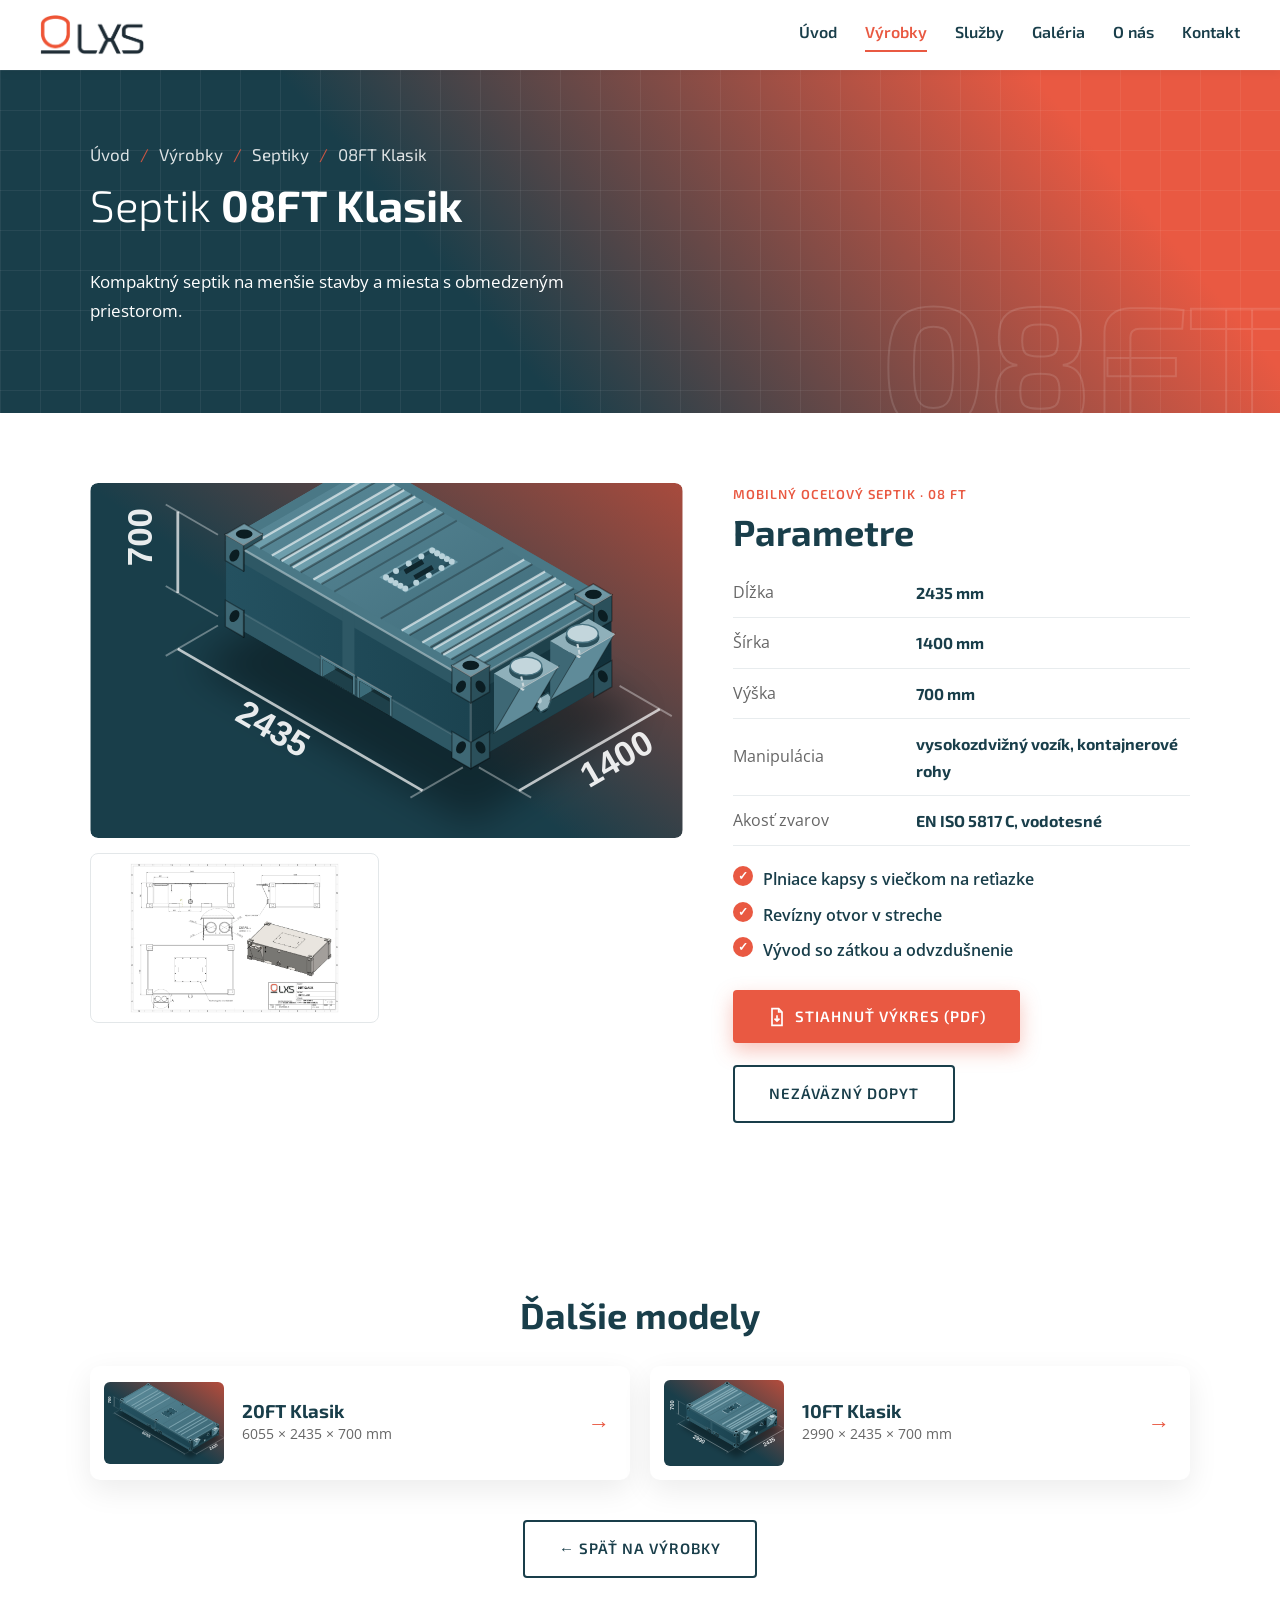
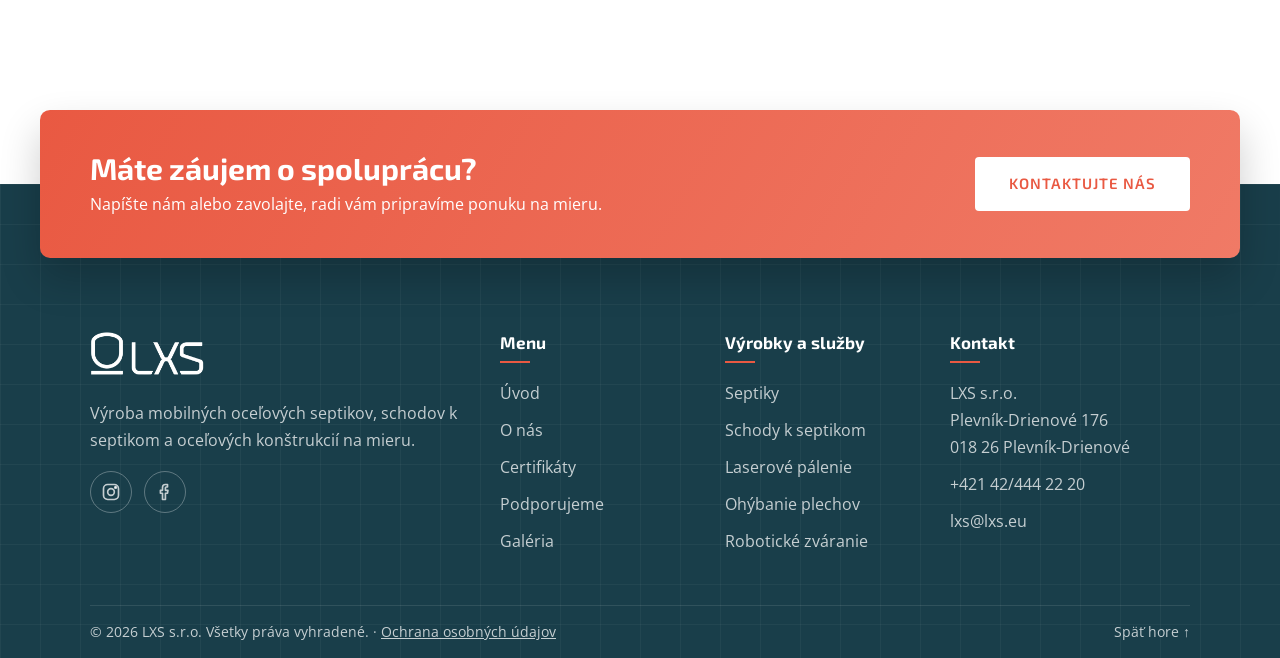
==== commit cd76612b: "Add files via upload" ====
--- a/08ft-klasik.html
+++ b/08ft-klasik.html
@@ -149,8 +149,8 @@
                 <h3>Kontakt</h3>
                 <ul class="paticka-kontakt">
                     <li>LXS s.r.o.<br>Plevník-Drienové 176<br>018 26 Plevník-Drienové</li>
-                    <li><a href="tel:+421907795360">+421 907 795 360</a></li>
-                    <li><a href="mailto:media@lxs.eu">media@lxs.eu</a></li>
+                    <li><a href="tel:+421424442220">+421 42/444 22 20</a></li>
+                    <li><a href="mailto:lxs@lxs.eu">lxs@lxs.eu</a></li>
                 </ul>
             </div>
         </div>
--- a/style.css
+++ b/style.css
@@ -1860,6 +1860,82 @@
     border-radius: 4px;
     font-family: inherit;
     font-size: 16px;
+}
+
+/* Rýchly kontakt – dve veľké tlačidlá vedľa seba */
+.rychly-kontakt {
+    display: grid;
+    grid-template-columns: 1fr 1fr;
+    gap: 12px;
+    margin-bottom: 24px;
+}
+
+.rychly-kontakt-tlacidlo {
+    display: flex;
+    align-items: center;
+    gap: 14px;
+    padding: 16px;
+    border: 2px solid var(--petrol);
+    border-radius: 6px;
+    color: var(--petrol);
+    text-decoration: none;
+    line-height: 1.4;
+    transition: background-color 0.2s, color 0.2s;
+}
+
+.rychly-kontakt-tlacidlo strong {
+    font-family: var(--pismo-nadpisy);
+    font-size: 17px;
+}
+
+.rychly-kontakt-ikona {
+    flex-shrink: 0;
+    width: 46px;
+    height: 46px;
+    border-radius: 50%;
+    background-color: var(--koral);
+    color: #ffffff;
+    display: flex;
+    align-items: center;
+    justify-content: center;
+}
+
+.rychly-kontakt-tlacidlo:hover {
+    background-color: var(--petrol);
+    color: #ffffff;
+}
+
+.formular-uvod {
+    margin-bottom: 16px;
+}
+
+.nepovinne {
+    font-weight: 400;
+    font-size: 13px;
+    color: #6b7a80;
+}
+
+.formular-zaloha {
+    margin-top: 16px;
+    padding: 16px;
+    background-color: #f4f6f7;
+    border-left: 4px solid var(--koral);
+    border-radius: 4px;
+}
+
+.formular-zaloha p {
+    margin: 0 0 12px;
+}
+
+.tlacidlo.tlacidlo-kopirovat {
+    background-color: var(--petrol);
+    box-shadow: none;
+}
+
+@media (max-width: 600px) {
+    .rychly-kontakt {
+        grid-template-columns: 1fr;
+    }
 }
 
 /* =========================================
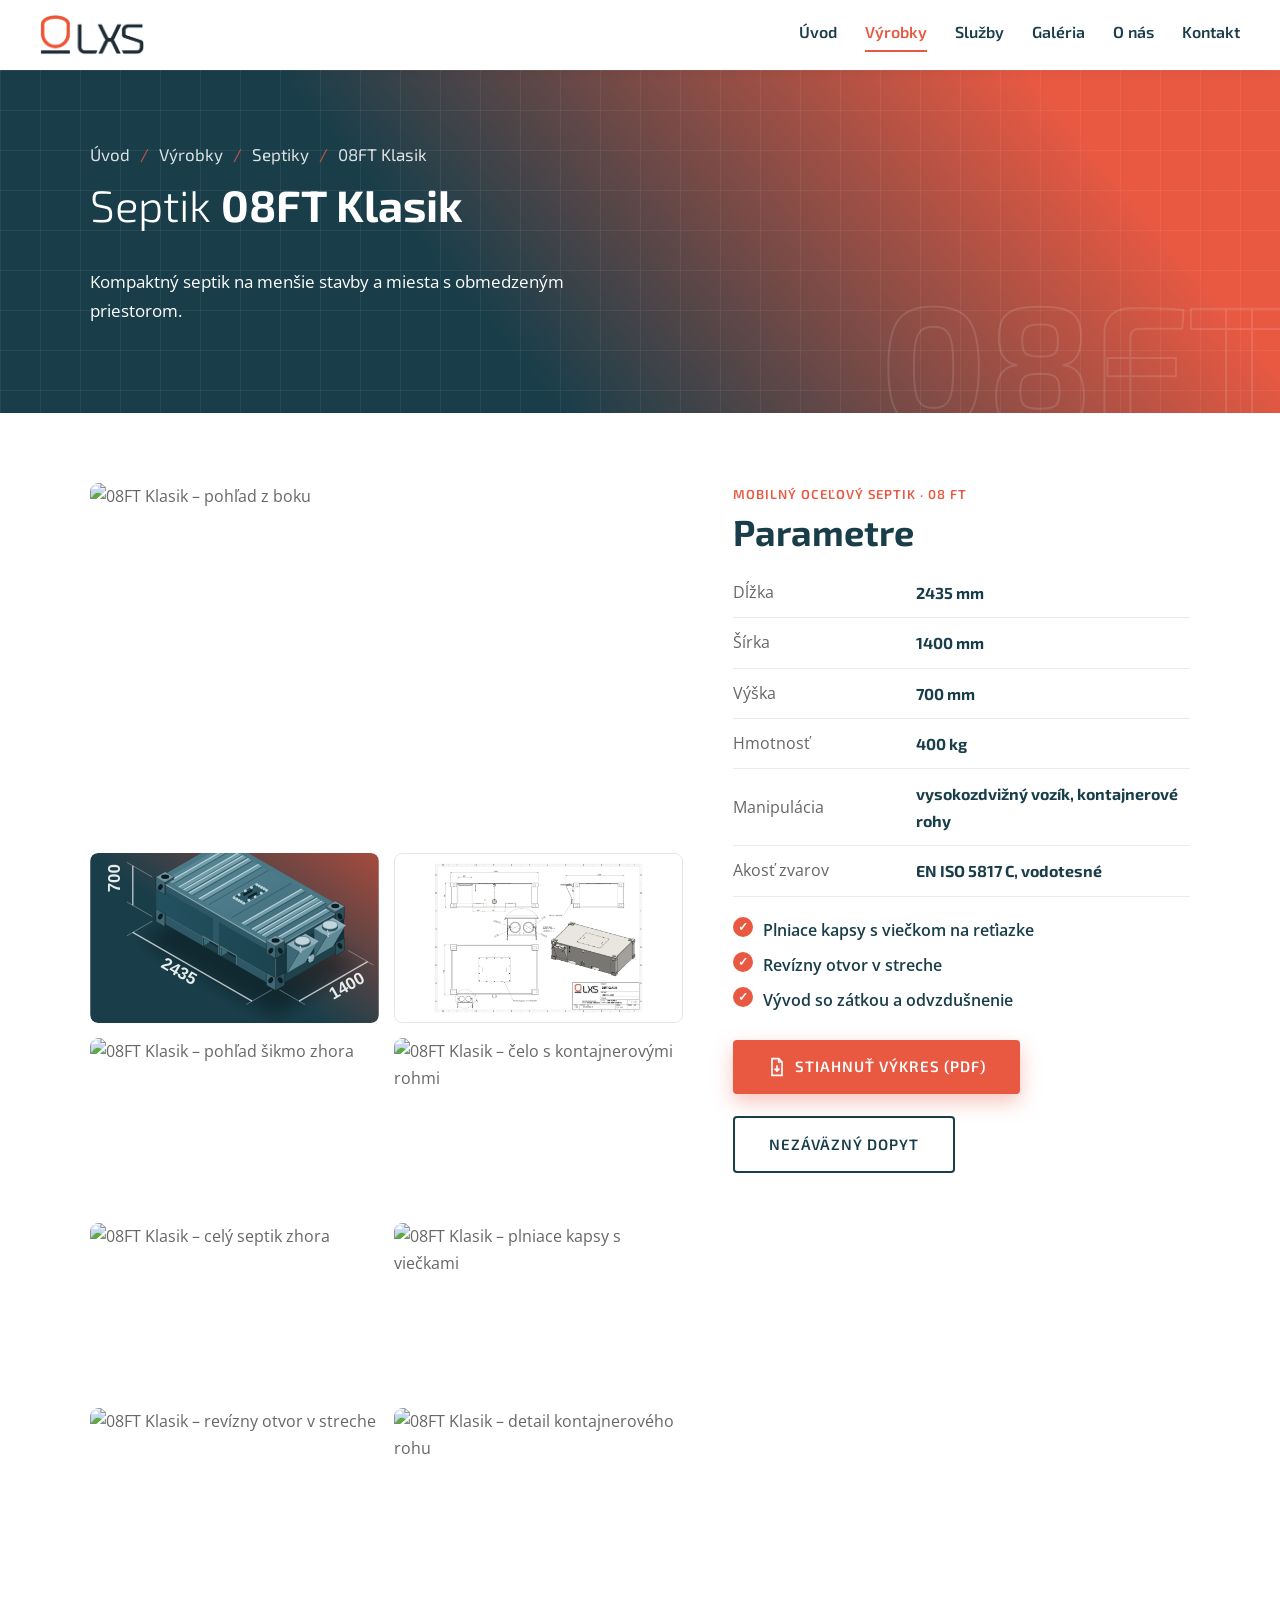
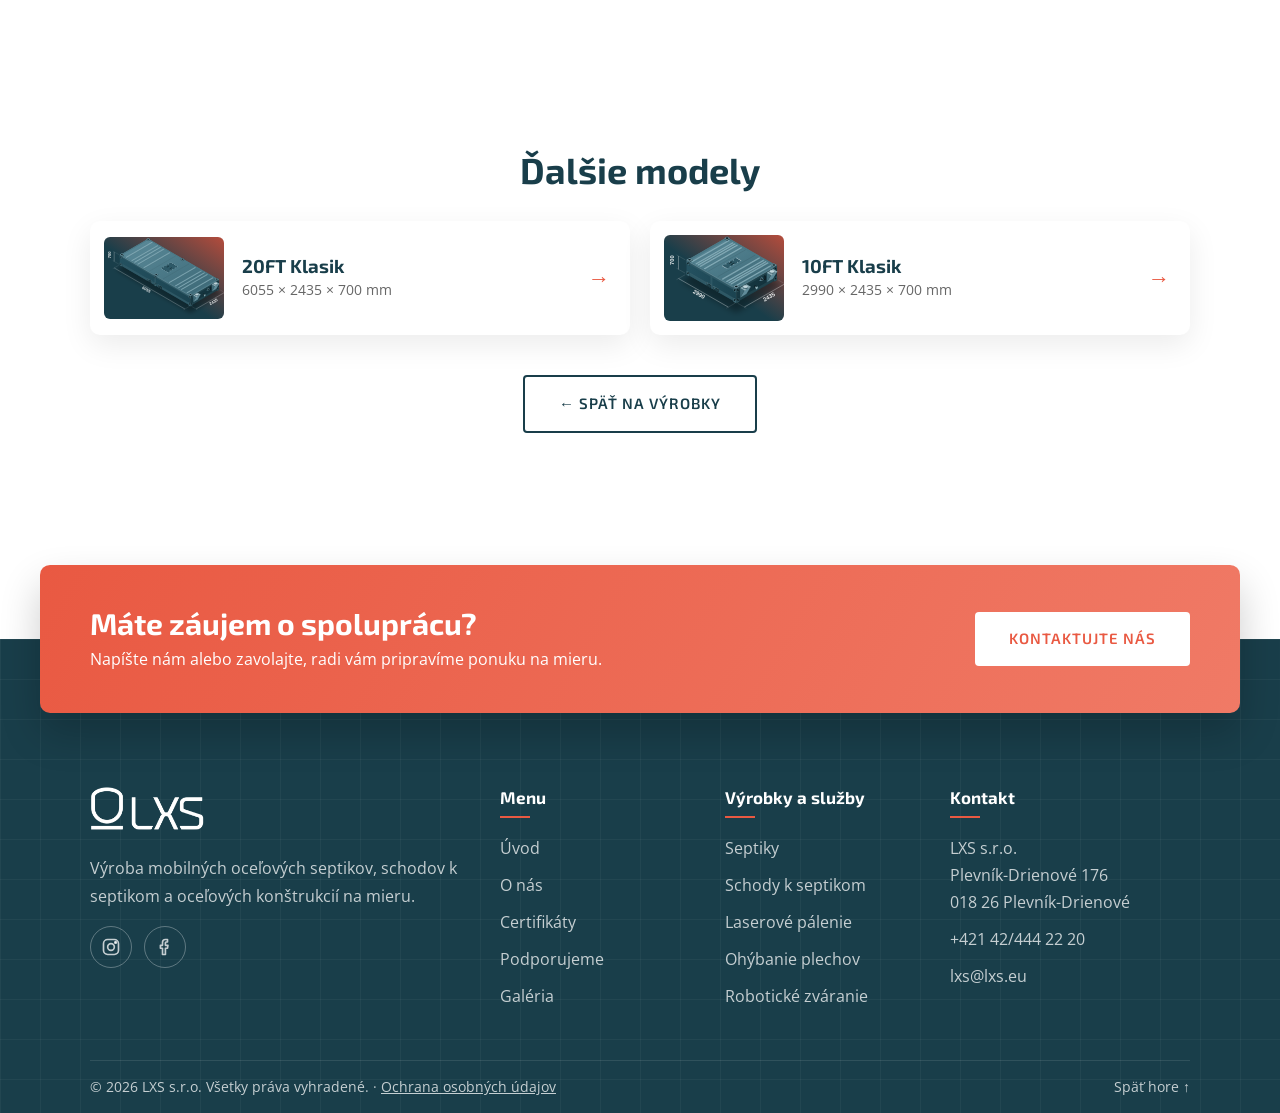
==== commit dc5550f7: "Add files via upload" ====
--- a/08ft-klasik.html
+++ b/08ft-klasik.html
@@ -46,12 +46,40 @@
                 <!-- kliknutím sa fotka zväčší a dá sa listovať (lightbox v script.js) -->
                 <div class="galeria model-fotky">
                     <figure class="g-polozka velka">
+                        <img src="obrazky/galeria/08ft/08ft-klasik-1.webp" alt="08FT Klasik – pohľad z boku">
+                        <figcaption><span>08FT Klasik – pohľad z boku</span><b aria-hidden="true">+</b></figcaption>
+                    </figure>
+                    <figure class="g-polozka">
                         <img src="obrazky/produkty/08ft-klasik.svg" alt="08FT Klasik – ilustrácia">
                         <figcaption><span>Ilustrácia</span><b aria-hidden="true">+</b></figcaption>
                     </figure>
                     <figure class="g-polozka vykres-polozka">
                         <img src="obrazky/vykres/08ft-klasik-vykres.webp" alt="08FT Klasik – výkres">
                         <figcaption><span>Výkres</span><b aria-hidden="true">+</b></figcaption>
+                    </figure>
+                    <figure class="g-polozka">
+                        <img src="obrazky/galeria/08ft/08ft-klasik-2.webp" alt="08FT Klasik – pohľad šikmo zhora" loading="lazy">
+                        <figcaption><span>08FT Klasik – pohľad šikmo zhora</span><b aria-hidden="true">+</b></figcaption>
+                    </figure>
+                    <figure class="g-polozka">
+                        <img src="obrazky/galeria/08ft/08ft-klasik-3.webp" alt="08FT Klasik – čelo s kontajnerovými rohmi" loading="lazy">
+                        <figcaption><span>08FT Klasik – čelo s kontajnerovými rohmi</span><b aria-hidden="true">+</b></figcaption>
+                    </figure>
+                    <figure class="g-polozka">
+                        <img src="obrazky/galeria/08ft/08ft-klasik-4.webp" alt="08FT Klasik – celý septik zhora" loading="lazy">
+                        <figcaption><span>08FT Klasik – celý septik zhora</span><b aria-hidden="true">+</b></figcaption>
+                    </figure>
+                    <figure class="g-polozka">
+                        <img src="obrazky/galeria/08ft/08ft-klasik-5.webp" alt="08FT Klasik – plniace kapsy s viečkami" loading="lazy">
+                        <figcaption><span>08FT Klasik – plniace kapsy s viečkami</span><b aria-hidden="true">+</b></figcaption>
+                    </figure>
+                    <figure class="g-polozka">
+                        <img src="obrazky/galeria/08ft/08ft-klasik-6.webp" alt="08FT Klasik – revízny otvor v streche" loading="lazy">
+                        <figcaption><span>08FT Klasik – revízny otvor v streche</span><b aria-hidden="true">+</b></figcaption>
+                    </figure>
+                    <figure class="g-polozka">
+                        <img src="obrazky/galeria/08ft/08ft-klasik-7.webp" alt="08FT Klasik – detail kontajnerového rohu" loading="lazy">
+                        <figcaption><span>08FT Klasik – detail kontajnerového rohu</span><b aria-hidden="true">+</b></figcaption>
                     </figure>
                 </div>
             </div>
@@ -62,6 +90,7 @@
                         <tr><th>Dĺžka</th><td>2435 mm</td></tr>
                         <tr><th>Šírka</th><td>1400 mm</td></tr>
                         <tr><th>Výška</th><td>700 mm</td></tr>
+                        <tr><th>Hmotnosť</th><td>400 kg</td></tr>
                         <tr><th>Manipulácia</th><td>vysokozdvižný vozík, kontajnerové rohy</td></tr>
                         <tr><th>Akosť zvarov</th><td>EN ISO 5817 C, vodotesné</td></tr>
                 </table>
--- a/style.css
+++ b/style.css
@@ -668,8 +668,8 @@
    ========================================= */
 .certifikaty {
     display: grid;
-    grid-template-columns: repeat(3, 1fr);
-    gap: 30px;
+    grid-template-columns: repeat(4, 1fr);     /* 7 certifikátov = 4 + 3 */
+    gap: 25px;
     margin-top: 40px;
 }
 
